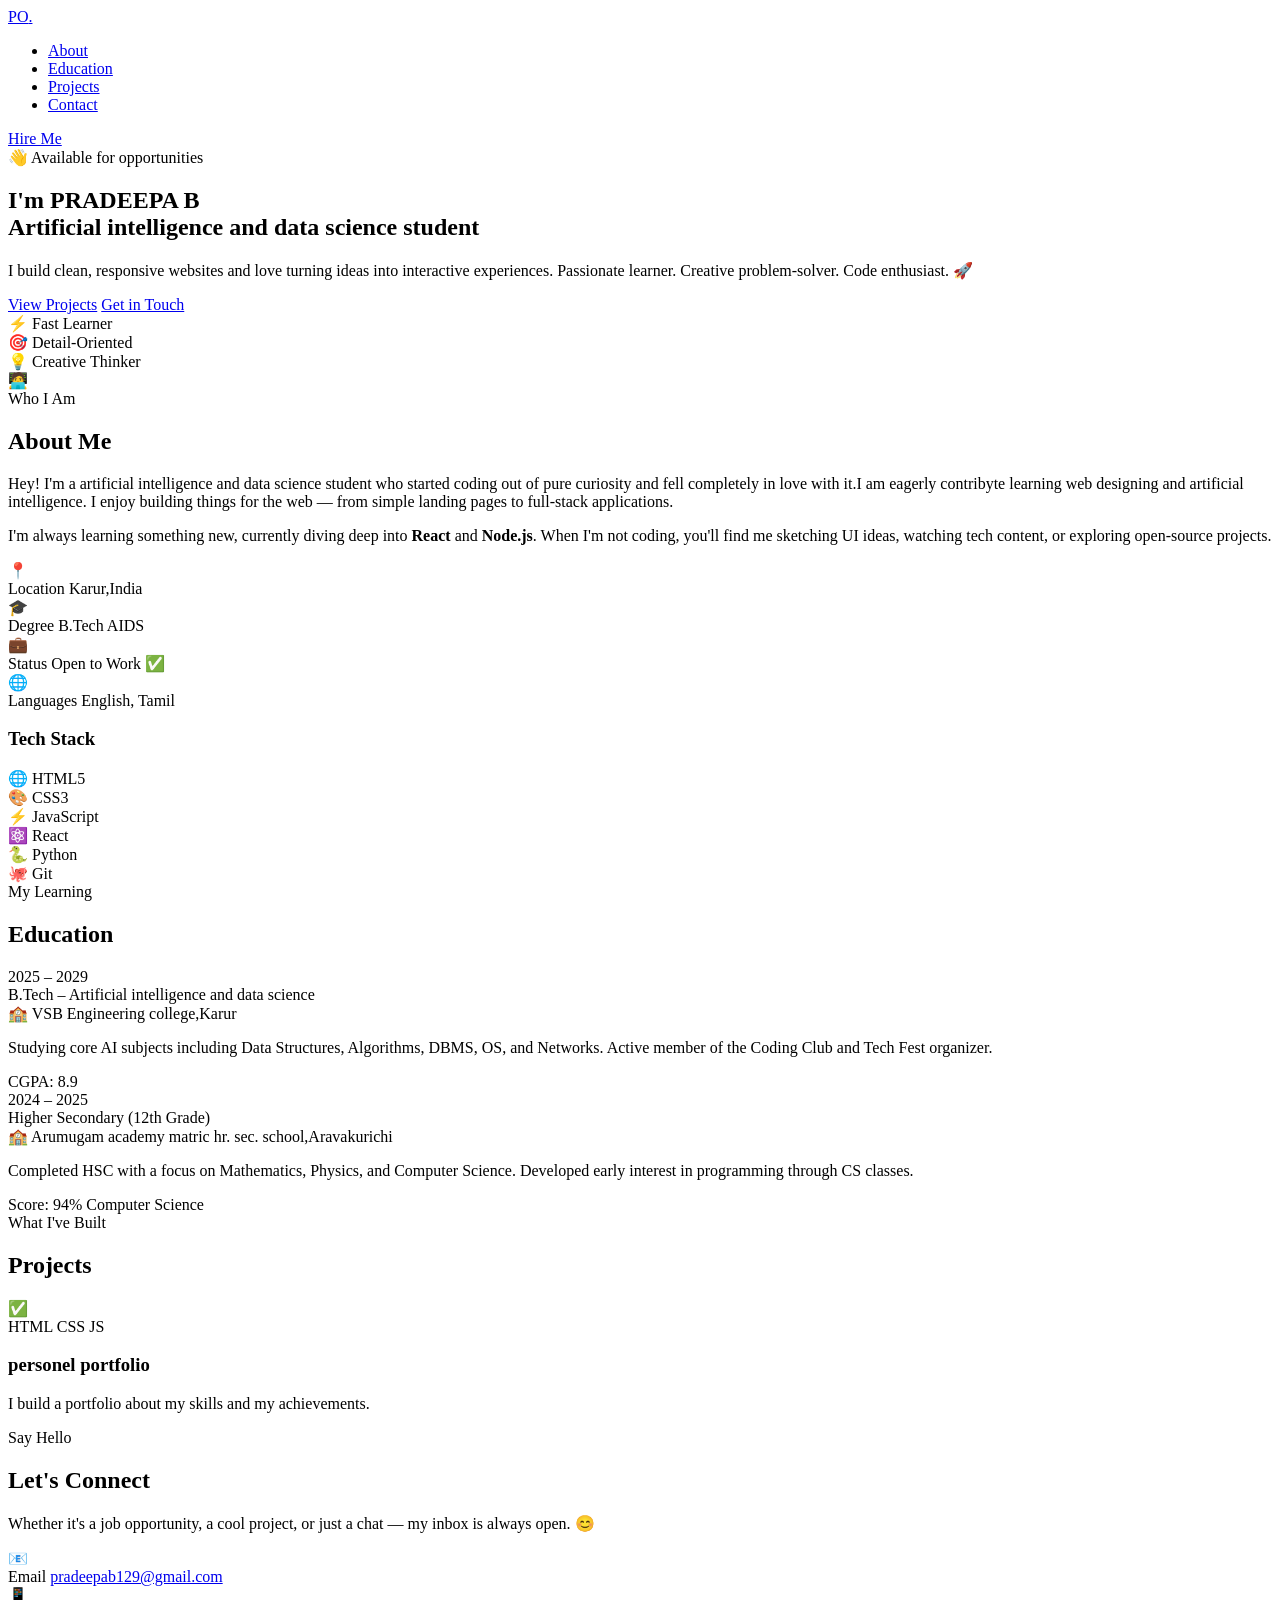
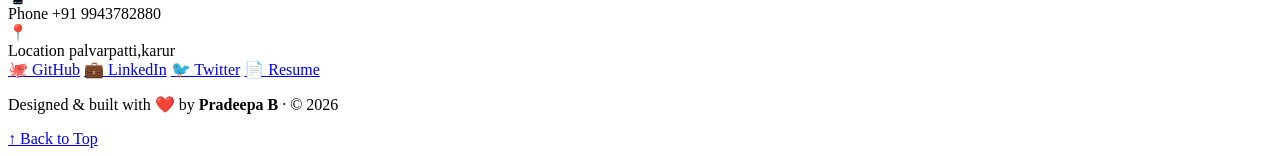
==== index.html @ 26c5bc32 "Add files via upload" ====
<!DOCTYPE html>
<html lang="en">
<head>
  <meta charset="UTF-8" />
  <meta name="viewport" content="width=device-width, initial-scale=1.0"/>
  <title>My Portfolio</title>

  <link rel="stylesheet" href="style.css" />

  <link rel="preconnect" href="https://fonts.googleapis.com">
  <link href="https://fonts.googleapis.com/css2?family=Outfit:wght@300;400;600;700;800&family=Clash+Display:wght@600;700&display=swap" rel="stylesheet">
  <link href="https://api.fontshare.com/v2/css?f[]=clash-display@600,700&display=swap" rel="stylesheet">
</head>
<body>

 
  <header class="navbar">
    <div class="nav-inner">
      <a href="#" class="logo">PO<span>.</span></a>
      <nav>
        <ul class="nav-links">
          <li><a href="#about">About</a></li>
          <li><a href="#education">Education</a></li>
          <li><a href="#projects">Projects</a></li>
          <li><a href="#contact">Contact</a></li>
        </ul>
      </nav>
      <a href="#contact" class="nav-cta">Hire Me</a>
    </div>
  </header>
  <section class="hero" id="home">
    <div class="hero-bg-circle c1"></div>
    <div class="hero-bg-circle c2"></div>

    <div class="hero-content">
      <span class="hero-badge">👋 Available for opportunities</span>
      <h1 class="hero-title">
        I'm <span class="grad-text">PRADEEPA B</span><br>
        Artificial intelligence and data science student
      </h1>
      <p class="hero-sub">
        I build clean, responsive websites and love turning ideas into interactive experiences.
        Passionate learner. Creative problem-solver. Code enthusiast. 🚀
      </p>
      <div class="hero-btns">
        <a href="#projects" class="btn btn-primary">View Projects</a>
        <a href="#contact"  class="btn btn-outline">Get in Touch</a>
      </div>

      <div class="chip chip-1">⚡ Fast Learner</div>
      <div class="chip chip-2">🎯 Detail-Oriented</div>
      <div class="chip chip-3">💡 Creative Thinker</div>
    </div>

    <div class="hero-avatar">
           
      <div class="avatar-blob">🧑‍💻</div>
    </div>
  </section>

  
  <section class="section" id="about">
    <div class="container">

      <div class="section-header reveal">
        <span class="tag">Who I Am</span>
        <h2 class="section-title">About Me</h2>
      </div>

      <div class="about-grid">
        <div class="about-text reveal">
          <p>
            Hey! I'm a artificial intelligence and data science student who started coding out of pure curiosity
            and fell completely in love with it.I am eagerly contribyte learning web designing and artificial intelligence. I enjoy building things for the web —
            from simple landing pages to full-stack applications.
          </p>
          <p>
            I'm always learning something new, currently diving deep into
            <strong>React</strong> and <strong>Node.js</strong>. When I'm not coding,
            you'll find me sketching UI ideas, watching tech content, or exploring
            open-source projects.
          </p>

          <div class="info-cards">
            <div class="info-card">
              <span class="info-icon">📍</span>
              <div>
                <span class="info-label">Location</span>
                <span class="info-val">Karur,India</span>
              </div>
            </div>
            <div class="info-card">
              <span class="info-icon">🎓</span>
              <div>
                <span class="info-label">Degree</span>
                <span class="info-val">B.Tech AIDS</span>
              </div>
            </div>
            <div class="info-card">
              <span class="info-icon">💼</span>
              <div>
                <span class="info-label">Status</span>
                <span class="info-val">Open to Work ✅</span>
              </div>
            </div>
            <div class="info-card">
              <span class="info-icon">🌐</span>
              <div>
                <span class="info-label">Languages</span>
                <span class="info-val">English, Tamil</span>
              </div>
            </div>
          </div>
        </div>

        <div class="about-skills reveal">
          <h3 class="skills-heading">Tech Stack</h3>
          <div class="skills-grid">
            <div class="skill-pill">🌐 HTML5</div>
            <div class="skill-pill">🎨 CSS3</div>
            <div class="skill-pill">⚡ JavaScript</div>
            <div class="skill-pill">⚛️ React</div>
            <div class="skill-pill">🐍 Python</div>
            <div class="skill-pill">🐙 Git</div>
            
          </div>
        </div>
      </div>

    </div>
  </section>

  
  <section class="section section-alt" id="education">
    <div class="container">

      <div class="section-header reveal">
        <span class="tag">My Learning</span>
        <h2 class="section-title">Education</h2>
      </div>

      <div class="timeline reveal">

        <div class="timeline-item">
          <div class="tl-dot"></div>
          <div class="tl-card">
            <div class="tl-year">2025 – 2029</div>
            <div class="tl-degree">B.Tech – Artificial intelligence and data science</div>
            <div class="tl-school">🏫 VSB Engineering college,Karur</div>
            <p class="tl-desc">
              Studying core AI subjects including Data Structures, Algorithms, DBMS,
              OS, and Networks. Active member of the Coding Club and Tech Fest organizer.
            </p>
            <div class="tl-badges">
              <span class="tl-badge">CGPA: 8.9</span>
              
            </div>
          </div>
        </div>

        <div class="timeline-item">
          <div class="tl-dot"></div>
          <div class="tl-card">
            <div class="tl-year">2024 – 2025</div>
            <div class="tl-degree">Higher Secondary (12th Grade)</div>
            <div class="tl-school">🏫 Arumugam academy matric hr. sec. school,Aravakurichi</div>
            <p class="tl-desc">
              Completed HSC with a focus on Mathematics, Physics, and Computer Science.
              Developed early interest in programming through CS classes.
            </p>
            <div class="tl-badges">
              <span class="tl-badge">Score: 94%</span>
              <span class="tl-badge">Computer Science</span>
            </div>
          </div>
        </div>

        

      </div>
    </div>
  </section>


  <section class="section" id="projects">
    <div class="container">

      <div class="section-header reveal">
        <span class="tag">What I've Built</span>
        <h2 class="section-title">Projects</h2>
      </div>

      <div class="projects-grid reveal">

       

        
            

        <div class="project-card">
          <div class="project-thumb thumb-green">✅</div>
          <div class="project-body">
            <div class="project-tags">
              <span class="ptag">HTML</span>
              <span class="ptag">CSS</span>
              <span class="ptag">JS</span>
            </div>
            <h3 class="project-name">personel portfolio</h3>
            <p class="project-desc">
              I build a portfolio about my skills and my achievements.
            </p>
            
          </div>
        </div>

        
            

        

      </div>
    </div>
  </section>

  
  <section class="section section-dark" id="contact">
    <div class="container">

      <div class="section-header reveal">
        <span class="tag tag-light">Say Hello</span>
        <h2 class="section-title light">Let's Connect</h2>
        <p class="section-sub">
          Whether it's a job opportunity, a cool project, or just a chat —
          my inbox is always open. 😊
        </p>
      </div>

      <div class="contact-grid reveal">

        
        <div class="contact-info">
          <div class="contact-card-item">
            <span class="ci-icon">📧</span>
            <div>
              <span class="ci-label">Email</span>
              <a href="mailto:pradeepab129@gmail.com" class="ci-val">pradeepab129@gmail.com</a>
            </div>
          </div>
          <div class="contact-card-item">
            <span class="ci-icon">📱</span>
            <div>
              <span class="ci-label">Phone</span>
              <span class="ci-val">+91 9943782880</span>
            </div>
          </div>
          <div class="contact-card-item">
            <span class="ci-icon">📍</span>
            <div>
              <span class="ci-label">Location</span>
              <span class="ci-val">palvarpatti,karur</span>
            </div>
          </div>

          <div class="social-row">
            <a href="#" class="social-btn">🐙 GitHub</a>
            <a href="#" class="social-btn">💼 LinkedIn</a>
            <a href="#" class="social-btn">🐦 Twitter</a>
            <a href="#" class="social-btn">📄 Resume</a>
          </div>
        </div>

        

      </div>
    </div>
  </section>

  <footer class="footer">
    <p>Designed & built with ❤️ by <strong>Pradeepa B</strong> · © 2026</p>
    <a href="#home" class="back-top">↑ Back to Top</a>
  </footer>

  <script>
    const observer = new IntersectionObserver(entries => {
      entries.forEach(e => {
        if (e.isIntersecting) e.target.classList.add('visible');
      });
    }, { threshold: 0.1 });
    document.querySelectorAll('.reveal').forEach(el => observer.observe(el));

    window.addEventListener('scroll', () => {
      document.querySelector('.navbar')
        .classList.toggle('scrolled', window.scrollY > 40);
    });

    function handleSubmit(e) {
      e.preventDefault();
      document.getElementById('formSuccess').style.display = 'block';
      e.target.reset();
      setTimeout(() => {
        document.getElementById('formSuccess').style.display = 'none';
      }, 4000);
    }
  </script>

</body>
</html>
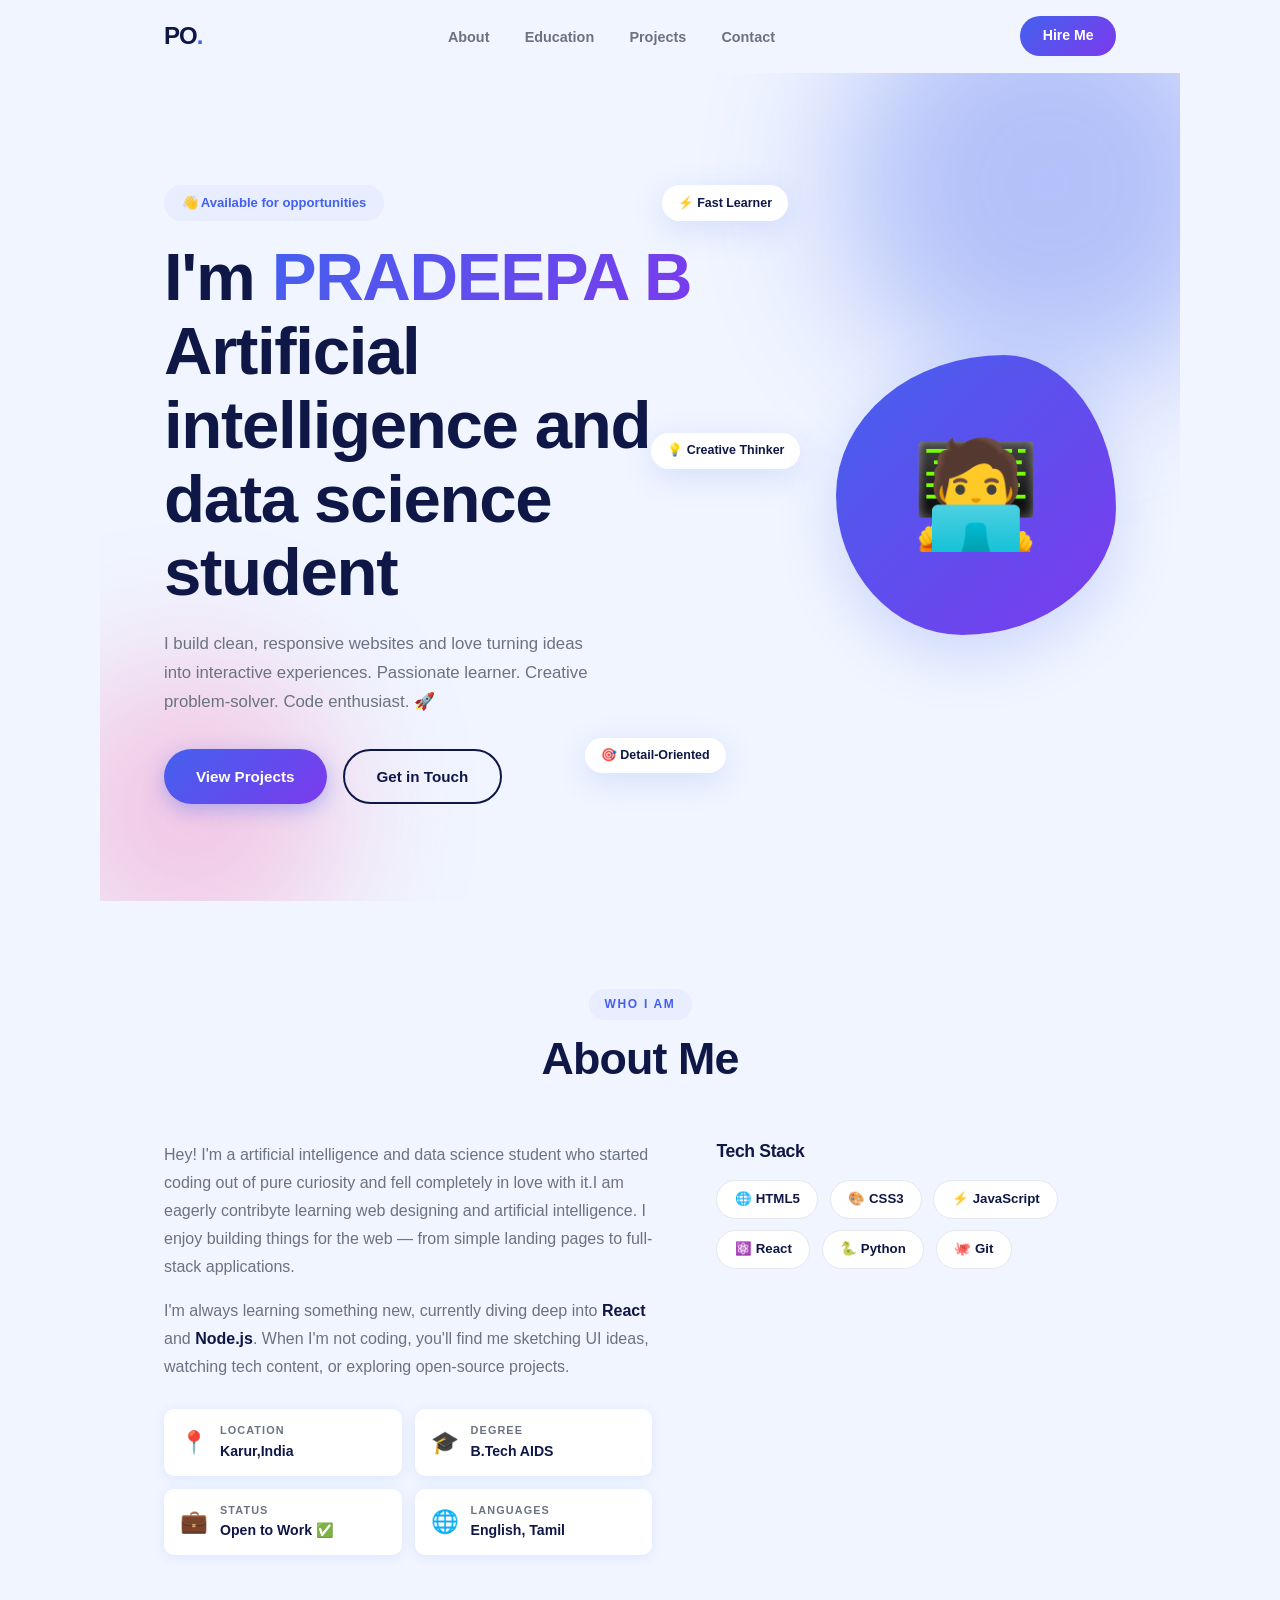
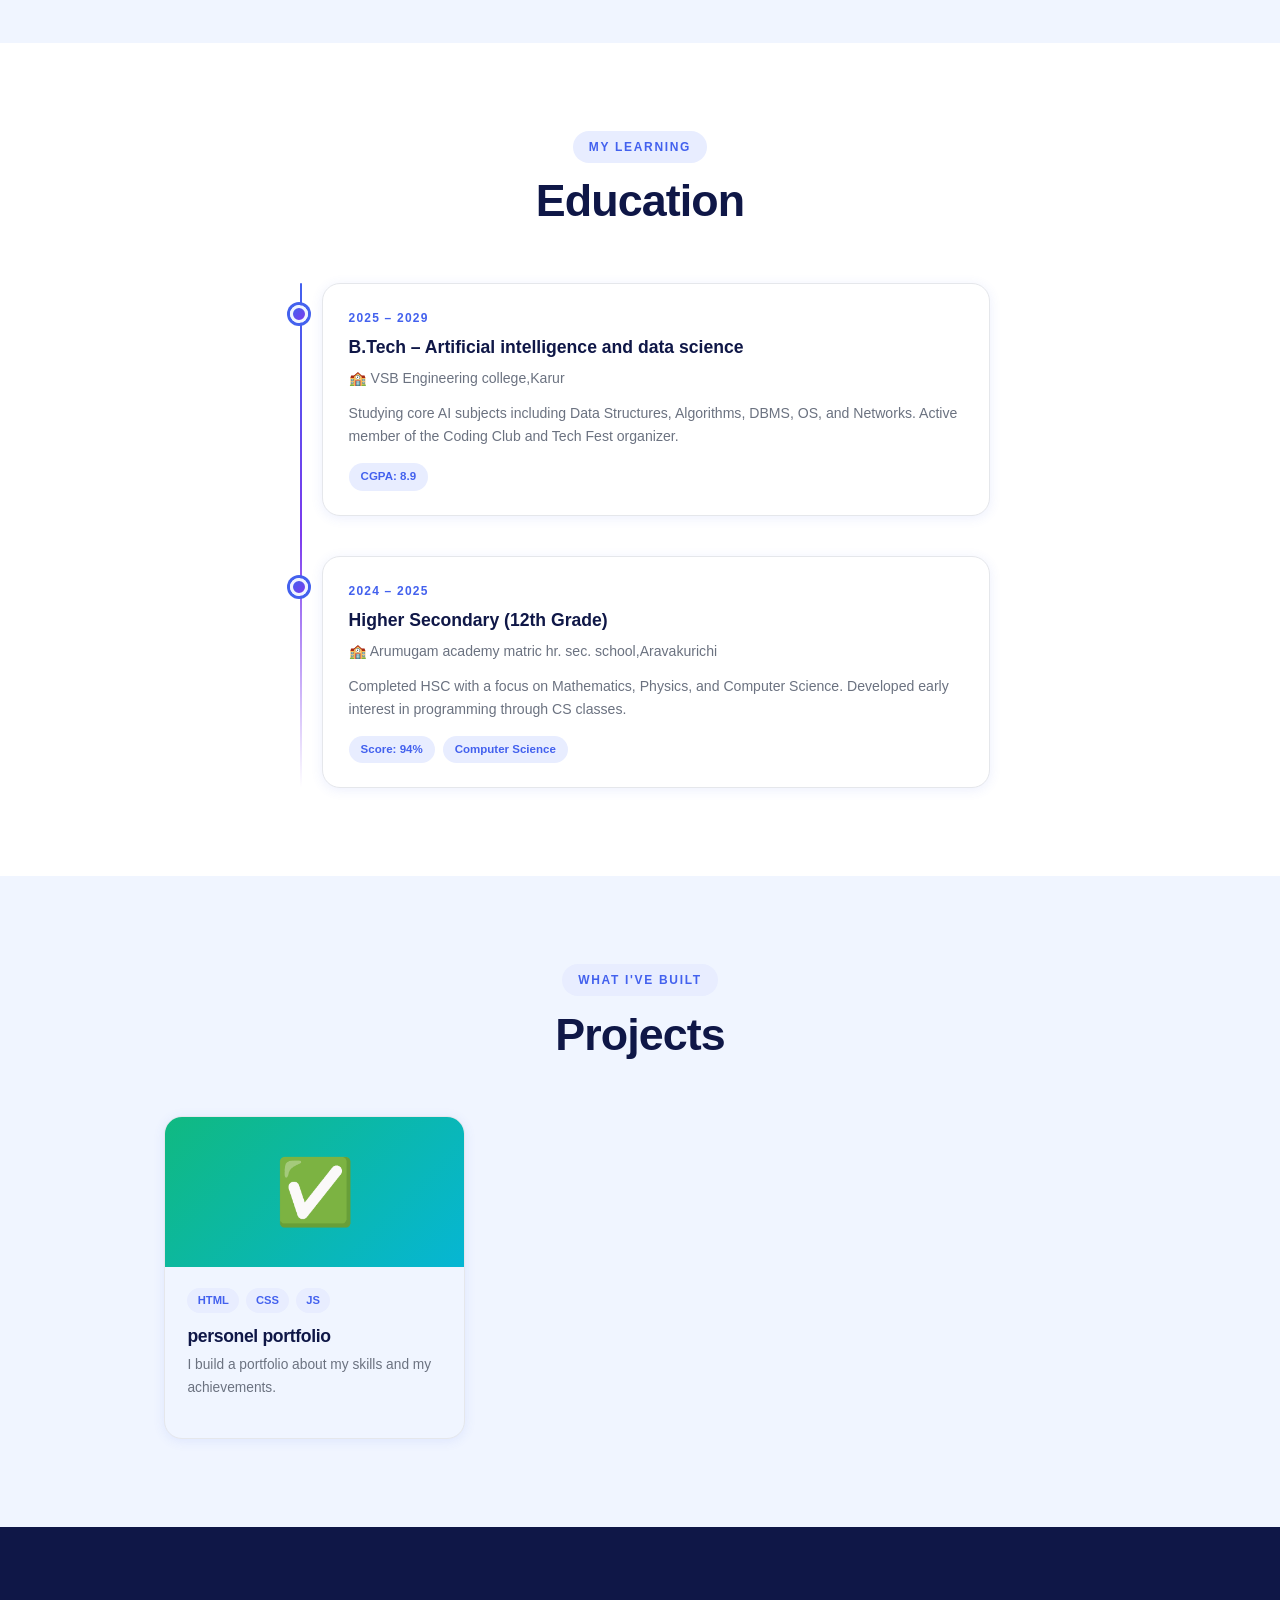
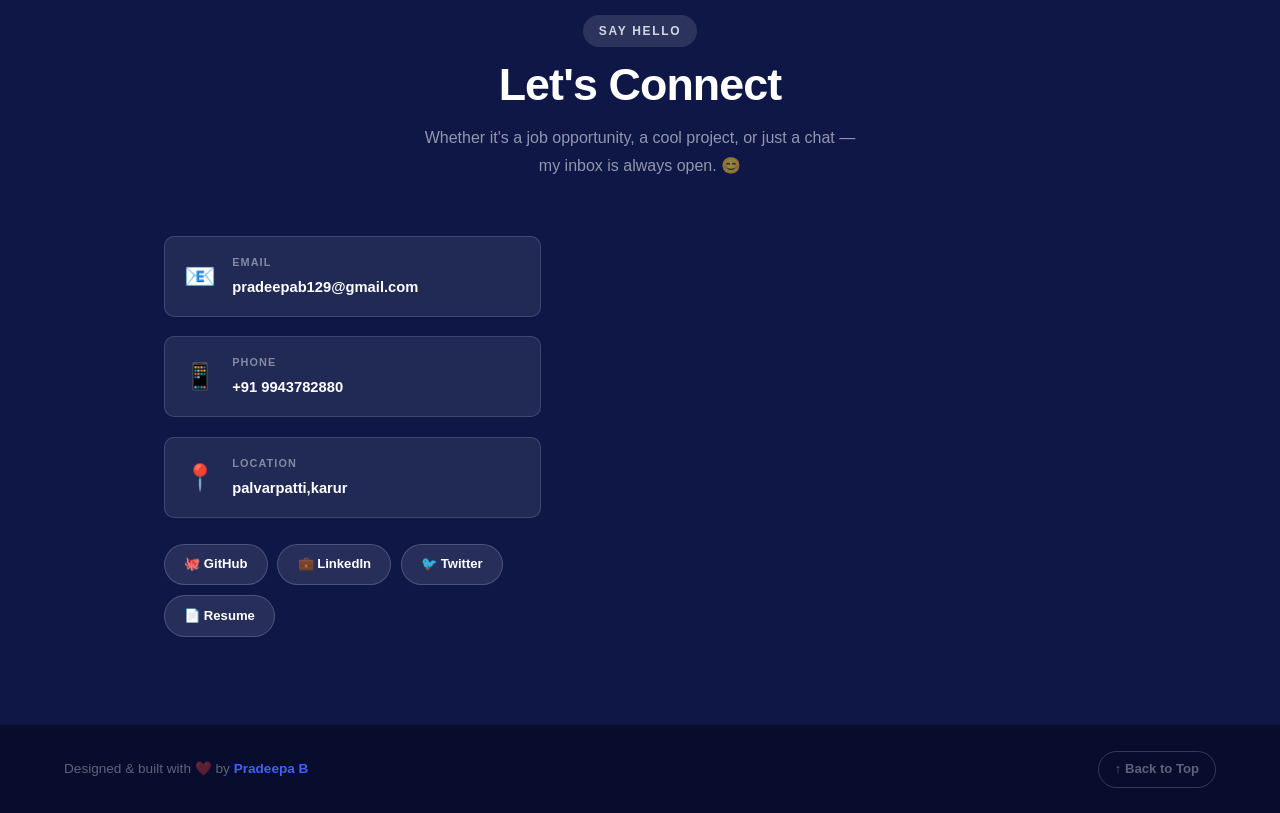
==== commit 98436c78: "Update index.html" ====
--- a/index.html
+++ b/index.html
@@ -276,7 +276,7 @@
   </section>
 
   <footer class="footer">
-    <p>Designed & built with ❤️ by <strong>Pradeepa B</strong> · © 2026</p>
+    <p>Designed & built with ❤️ by <strong>Pradeepa B</strong> </p>
     <a href="#home" class="back-top">↑ Back to Top</a>
   </footer>
 
--- a/style.css
+++ b/style.css
@@ -0,0 +1,962 @@
+
+:root {
+  --bg:          #f0f5ff;
+  --white:       #ffffff;
+  --navy:        #0f1747;
+  --blue:        #4361ee;
+  --blue-light:  #e8edff;
+  --violet:      #7c3aed;
+  --pink:        #f472b6;
+  --green:       #10b981;
+  --orange:      #f59e0b;
+  --teal:        #06b6d4;
+  --text:        #374151;
+  --muted:       #6b7280;
+  --border:      #e5e7eb;
+
+  --grad-blue:   linear-gradient(135deg, #4361ee, #7c3aed);
+  --grad-orange: linear-gradient(135deg, #f59e0b, #ef4444);
+  --grad-green:  linear-gradient(135deg, #10b981, #06b6d4);
+  --grad-pink:   linear-gradient(135deg, #f472b6, #a855f7);
+  --grad-purple: linear-gradient(135deg, #8b5cf6, #3b82f6);
+  --grad-teal:   linear-gradient(135deg, #06b6d4, #10b981);
+
+  --shadow-sm:   0 2px 12px rgba(67, 97, 238, 0.10);
+  --shadow-md:   0 8px 32px rgba(67, 97, 238, 0.15);
+  --shadow-lg:   0 20px 60px rgba(67, 97, 238, 0.20);
+
+  --radius-sm:   10px;
+  --radius-md:   18px;
+  --radius-lg:   28px;
+
+  --font-head:   'Clash Display', 'Outfit', sans-serif;
+  --font-body:   'Outfit', sans-serif;
+}
+
+*, *::before, *::after {
+  box-sizing: border-box;
+  margin: 0;
+  padding: 0;
+}
+
+html {
+  scroll-behavior: smooth;
+}
+
+body {
+  background: var(--bg);
+  color: var(--text);
+  font-family: var(--font-body);
+  font-size: 16px;
+  line-height: 1.7;
+  overflow-x: hidden;
+}
+
+img {
+  max-width: 100%;
+  display: block;
+}
+
+a {
+  text-decoration: none;
+  color: inherit;
+}
+
+
+
+h1, h2, h3 {
+  font-family: var(--font-head);
+  color: var(--navy);
+  line-height: 1.15;
+  letter-spacing: -0.02em;
+}
+
+p {
+  color: var(--muted);
+  line-height: 1.75;
+}
+
+strong {
+  color: var(--navy);
+  font-weight: 700;
+}
+
+
+.container {
+  max-width: 1080px;
+  margin: 0 auto;
+  padding: 0 5%;
+}
+
+.section {
+  padding: 5.5rem 0;
+}
+
+.section-alt {
+  background: var(--white);
+}
+
+.section-dark {
+  background: var(--navy);
+}
+
+.section-header {
+  text-align: center;
+  margin-bottom: 3.5rem;
+}
+
+.tag {
+  display: inline-block;
+  background: var(--blue-light);
+  color: var(--blue);
+  font-size: 0.75rem;
+  font-weight: 700;
+  letter-spacing: 0.14em;
+  text-transform: uppercase;
+  padding: 0.35rem 1rem;
+  border-radius: 50px;
+  margin-bottom: 0.8rem;
+}
+
+.tag-light {
+  background: rgba(255,255,255,0.12);
+  color: rgba(255,255,255,0.8);
+}
+
+.section-title {
+  font-size: clamp(2rem, 4vw, 2.8rem);
+  font-weight: 700;
+  color: var(--navy);
+}
+
+.section-title.light {
+  color: #fff;
+}
+
+.section-sub {
+  color: rgba(255,255,255,0.55);
+  max-width: 50ch;
+  margin: 0.8rem auto 0;
+  font-size: 1rem;
+}
+
+.grad-text {
+  background: var(--grad-blue);
+  -webkit-background-clip: text;
+  -webkit-text-fill-color: transparent;
+  background-clip: text;
+}
+
+.btn {
+  display: inline-flex;
+  align-items: center;
+  gap: 0.4rem;
+  padding: 0.8rem 2rem;
+  border-radius: 50px;
+  font-family: var(--font-body);
+  font-size: 0.95rem;
+  font-weight: 700;
+  cursor: pointer;
+  transition: transform 0.2s ease, box-shadow 0.2s ease, background 0.2s ease;
+  border: none;
+}
+
+.btn-primary {
+  background: var(--grad-blue);
+  color: #fff;
+  box-shadow: 0 6px 20px rgba(67, 97, 238, 0.35);
+}
+
+.btn-primary:hover {
+  transform: translateY(-3px);
+  box-shadow: 0 12px 30px rgba(67, 97, 238, 0.45);
+}
+
+.btn-outline {
+  border: 2.5px solid var(--navy);
+  color: var(--navy);
+  background: transparent;
+}
+
+.btn-outline:hover {
+  background: var(--navy);
+  color: #fff;
+  transform: translateY(-3px);
+}
+
+.btn-full {
+  width: 100%;
+  justify-content: center;
+}
+
+
+
+.navbar {
+  position: sticky;
+  top: 0;
+  z-index: 200;
+  background: rgba(240, 245, 255, 0.88);
+  backdrop-filter: blur(14px);
+  -webkit-backdrop-filter: blur(14px);
+  transition: box-shadow 0.3s;
+}
+
+.navbar.scrolled {
+  box-shadow: 0 4px 24px rgba(67, 97, 238, 0.12);
+}
+
+.nav-inner {
+  max-width: 1080px;
+  margin: 0 auto;
+  padding: 1rem 5%;
+  display: flex;
+  align-items: center;
+  justify-content: space-between;
+  gap: 1rem;
+}
+
+.logo {
+  font-family: var(--font-head);
+  font-size: 1.5rem;
+  font-weight: 700;
+  color: var(--navy);
+  letter-spacing: -0.04em;
+}
+
+.logo span {
+  color: var(--blue);
+}
+
+.nav-links {
+  list-style: none;
+  display: flex;
+  gap: 2.2rem;
+}
+
+.nav-links a {
+  font-weight: 600;
+  font-size: 0.9rem;
+  color: var(--muted);
+  transition: color 0.2s;
+  position: relative;
+}
+
+.nav-links a::after {
+  content: '';
+  position: absolute;
+  bottom: -3px;
+  left: 0;
+  width: 0;
+  height: 2px;
+  background: var(--blue);
+  border-radius: 2px;
+  transition: width 0.25s;
+}
+
+.nav-links a:hover {
+  color: var(--blue);
+}
+
+.nav-links a:hover::after {
+  width: 100%;
+}
+
+.nav-cta {
+  background: var(--grad-blue);
+  color: #fff;
+  padding: 0.5rem 1.4rem;
+  border-radius: 50px;
+  font-weight: 700;
+  font-size: 0.88rem;
+  transition: transform 0.2s, box-shadow 0.2s;
+}
+
+.nav-cta:hover {
+  transform: translateY(-2px);
+  box-shadow: 0 6px 20px rgba(67, 97, 238, 0.38);
+}
+
+
+.hero {
+  min-height: 92vh;
+  display: flex;
+  align-items: center;
+  justify-content: center;
+  gap: 3rem;
+  padding: 5rem 5% 4rem;
+  max-width: 1080px;
+  margin: 0 auto;
+  position: relative;
+  overflow: hidden;
+}
+
+.hero-bg-circle {
+  position: absolute;
+  border-radius: 50%;
+  pointer-events: none;
+  z-index: 0;
+  filter: blur(70px);
+  opacity: 0.35;
+}
+
+.c1 {
+  width: 420px;
+  height: 420px;
+  background: var(--blue);
+  top: -100px;
+  right: -80px;
+}
+
+.c2 {
+  width: 300px;
+  height: 300px;
+  background: var(--pink);
+  bottom: -60px;
+  left: -60px;
+}
+
+.hero-content {
+  flex: 1;
+  position: relative;
+  z-index: 1;
+  animation: fadeSlideUp 0.7s ease both;
+}
+
+.hero-badge {
+  display: inline-flex;
+  align-items: center;
+  gap: 0.5rem;
+  background: var(--blue-light);
+  color: var(--blue);
+  padding: 0.4rem 1.1rem;
+  border-radius: 50px;
+  font-size: 0.82rem;
+  font-weight: 700;
+  margin-bottom: 1.2rem;
+}
+
+.hero-title {
+  font-size: clamp(2.6rem, 6vw, 4.2rem);
+  font-weight: 700;
+  color: var(--navy);
+  line-height: 1.1;
+  margin-bottom: 1.2rem;
+}
+
+.hero-sub {
+  max-width: 48ch;
+  font-size: 1.05rem;
+  color: var(--muted);
+  line-height: 1.75;
+  margin-bottom: 2rem;
+}
+
+.hero-btns {
+  display: flex;
+  gap: 1rem;
+  flex-wrap: wrap;
+}
+
+.chip {
+  position: absolute;
+  background: var(--white);
+  border-radius: 50px;
+  padding: 0.45rem 1rem;
+  font-size: 0.78rem;
+  font-weight: 700;
+  color: var(--navy);
+  box-shadow: var(--shadow-md);
+  white-space: nowrap;
+  z-index: 2;
+}
+
+.chip-1 { top: 0;     right: 0;   animation: floatY 3.5s ease-in-out infinite; }
+.chip-2 { bottom: 5%; right: 10%; animation: floatY 3.5s 1.2s ease-in-out infinite; }
+.chip-3 { top: 40%;  right: -2%; animation: floatY 3.5s 0.6s ease-in-out infinite; }
+
+.hero-avatar {
+  flex-shrink: 0;
+  position: relative;
+  z-index: 1;
+  animation: fadeSlideUp 0.7s 0.15s ease both;
+}
+
+.avatar-blob {
+  width: 280px;
+  height: 280px;
+  background: var(--grad-blue);
+  border-radius: 60% 40% 55% 45% / 50% 55% 45% 50%;
+  display: flex;
+  align-items: center;
+  justify-content: center;
+  font-size: 6.5rem;
+  box-shadow: var(--shadow-lg);
+  animation: morphBlob 9s ease-in-out infinite;
+}
+
+
+
+.about-grid {
+  display: grid;
+  grid-template-columns: 1.1fr 0.9fr;
+  gap: 4rem;
+  align-items: start;
+}
+
+.about-text p + p {
+  margin-top: 1rem;
+}
+
+.info-cards {
+  display: grid;
+  grid-template-columns: 1fr 1fr;
+  gap: 0.8rem;
+  margin-top: 1.8rem;
+}
+
+.info-card {
+  display: flex;
+  align-items: center;
+  gap: 0.75rem;
+  background: var(--white);
+  border-radius: var(--radius-sm);
+  padding: 0.75rem 1rem;
+  box-shadow: var(--shadow-sm);
+}
+
+.info-icon {
+  font-size: 1.4rem;
+  flex-shrink: 0;
+}
+
+.info-label {
+  display: block;
+  font-size: 0.68rem;
+  text-transform: uppercase;
+  letter-spacing: 0.1em;
+  color: var(--muted);
+  font-weight: 600;
+}
+
+.info-val {
+  display: block;
+  font-size: 0.88rem;
+  font-weight: 700;
+  color: var(--navy);
+}
+
+.skills-heading {
+  font-size: 1.1rem;
+  font-weight: 700;
+  color: var(--navy);
+  margin-bottom: 1.2rem;
+}
+
+.skills-grid {
+  display: flex;
+  flex-wrap: wrap;
+  gap: 0.7rem;
+}
+
+.skill-pill {
+  background: var(--white);
+  border: 1.5px solid var(--border);
+  color: var(--navy);
+  padding: 0.45rem 1.1rem;
+  border-radius: 50px;
+  font-size: 0.83rem;
+  font-weight: 600;
+  cursor: default;
+  transition: border-color 0.2s, transform 0.2s, box-shadow 0.2s;
+}
+
+.skill-pill:hover {
+  border-color: var(--blue);
+  color: var(--blue);
+  transform: translateY(-3px);
+  box-shadow: var(--shadow-sm);
+}
+
+
+
+.timeline {
+  position: relative;
+  max-width: 700px;
+  margin: 0 auto;
+  padding-left: 2rem;
+}
+
+.timeline::before {
+  content: '';
+  position: absolute;
+  left: 10px;
+  top: 0;
+  bottom: 0;
+  width: 2px;
+  background: linear-gradient(to bottom, var(--blue), var(--violet), transparent);
+  border-radius: 2px;
+}
+
+.timeline-item {
+  position: relative;
+  margin-bottom: 2.5rem;
+}
+
+.timeline-item:last-child {
+  margin-bottom: 0;
+}
+
+.tl-dot {
+  position: absolute;
+  left: -2rem;
+  top: 1.4rem;
+  width: 18px;
+  height: 18px;
+  background: var(--grad-blue);
+  border-radius: 50%;
+  border: 3px solid var(--bg);
+  box-shadow: 0 0 0 3px var(--blue);
+}
+
+.tl-card {
+  background: var(--white);
+  border-radius: var(--radius-md);
+  padding: 1.5rem 1.6rem;
+  box-shadow: var(--shadow-sm);
+  border: 1px solid var(--border);
+  transition: transform 0.25s, box-shadow 0.25s;
+}
+
+.tl-card:hover {
+  transform: translateY(-4px);
+  box-shadow: var(--shadow-md);
+}
+
+.tl-year {
+  font-size: 0.75rem;
+  font-weight: 700;
+  text-transform: uppercase;
+  letter-spacing: 0.1em;
+  color: var(--blue);
+  margin-bottom: 0.3rem;
+}
+
+.tl-degree {
+  font-family: var(--font-head);
+  font-size: 1.1rem;
+  font-weight: 700;
+  color: var(--navy);
+  margin-bottom: 0.25rem;
+}
+
+.tl-school {
+  font-size: 0.88rem;
+  color: var(--muted);
+  margin-bottom: 0.7rem;
+}
+
+.tl-desc {
+  font-size: 0.88rem;
+  color: var(--muted);
+  line-height: 1.65;
+  margin-bottom: 0.9rem;
+}
+
+.tl-badges {
+  display: flex;
+  gap: 0.5rem;
+  flex-wrap: wrap;
+}
+
+.tl-badge {
+  background: var(--blue-light);
+  color: var(--blue);
+  padding: 0.25rem 0.75rem;
+  border-radius: 50px;
+  font-size: 0.72rem;
+  font-weight: 700;
+}
+
+
+
+.projects-grid {
+  display: grid;
+  grid-template-columns: repeat(auto-fill, minmax(300px, 1fr));
+  gap: 1.5rem;
+}
+
+.project-card {
+  background: var(--bg);
+  border-radius: var(--radius-md);
+  overflow: hidden;
+  box-shadow: var(--shadow-sm);
+  border: 1px solid var(--border);
+  transition: transform 0.25s ease, box-shadow 0.25s ease;
+}
+
+.project-card:hover {
+  transform: translateY(-8px);
+  box-shadow: var(--shadow-lg);
+}
+
+.project-thumb {
+  height: 150px;
+  display: flex;
+  align-items: center;
+  justify-content: center;
+  font-size: 4rem;
+}
+
+.thumb-blue   { background: var(--grad-blue); }
+.thumb-orange { background: var(--grad-orange); }
+.thumb-green  { background: var(--grad-green); }
+.thumb-pink   { background: var(--grad-pink); }
+.thumb-purple { background: var(--grad-purple); }
+.thumb-teal   { background: var(--grad-teal); }
+
+.project-body {
+  padding: 1.3rem 1.4rem;
+}
+
+.project-tags {
+  display: flex;
+  gap: 0.4rem;
+  flex-wrap: wrap;
+  margin-bottom: 0.8rem;
+}
+
+.ptag {
+  background: var(--blue-light);
+  color: var(--blue);
+  padding: 0.2rem 0.65rem;
+  border-radius: 50px;
+  font-size: 0.7rem;
+  font-weight: 700;
+}
+
+.project-name {
+  font-family: var(--font-head);
+  font-size: 1.1rem;
+  font-weight: 700;
+  color: var(--navy);
+  margin-bottom: 0.5rem;
+}
+
+.project-desc {
+  font-size: 0.86rem;
+  color: var(--muted);
+  line-height: 1.65;
+  margin-bottom: 1.1rem;
+}
+
+.project-links {
+  display: flex;
+  gap: 0.7rem;
+}
+
+.plink {
+  padding: 0.42rem 1rem;
+  border-radius: 50px;
+  font-size: 0.78rem;
+  font-weight: 700;
+  transition: transform 0.15s, box-shadow 0.15s;
+}
+
+.plink:hover {
+  transform: translateY(-2px);
+}
+
+.plink-live {
+  background: var(--blue);
+  color: #fff;
+}
+
+.plink-live:hover {
+  box-shadow: 0 6px 18px rgba(67, 97, 238, 0.4);
+}
+
+.plink-code {
+  border: 2px solid var(--navy);
+  color: var(--navy);
+}
+
+.plink-code:hover {
+  background: var(--navy);
+  color: #fff;
+}
+
+
+.contact-grid {
+  display: grid;
+  grid-template-columns: 1fr 1.4fr;
+  gap: 3rem;
+  align-items: start;
+}
+
+.contact-info {
+  display: flex;
+  flex-direction: column;
+  gap: 1.2rem;
+}
+
+.contact-card-item {
+  display: flex;
+  align-items: center;
+  gap: 1rem;
+  background: rgba(255,255,255,0.08);
+  border: 1px solid rgba(255,255,255,0.14);
+  border-radius: var(--radius-sm);
+  padding: 1rem 1.2rem;
+}
+
+.ci-icon {
+  font-size: 1.6rem;
+  flex-shrink: 0;
+}
+
+.ci-label {
+  display: block;
+  font-size: 0.68rem;
+  text-transform: uppercase;
+  letter-spacing: 0.1em;
+  color: rgba(255,255,255,0.45);
+  font-weight: 600;
+  margin-bottom: 0.1rem;
+}
+
+.ci-val {
+  font-size: 0.92rem;
+  font-weight: 700;
+  color: #fff;
+}
+
+.social-row {
+  display: flex;
+  flex-wrap: wrap;
+  gap: 0.6rem;
+  margin-top: 0.4rem;
+}
+
+.social-btn {
+  background: rgba(255,255,255,0.1);
+  border: 1px solid rgba(255,255,255,0.18);
+  color: #fff;
+  padding: 0.55rem 1.2rem;
+  border-radius: 50px;
+  font-size: 0.82rem;
+  font-weight: 700;
+  transition: background 0.2s, transform 0.2s;
+}
+
+.social-btn:hover {
+  background: var(--blue);
+  transform: translateY(-2px);
+}
+
+.contact-form {
+  background: var(--white);
+  border-radius: var(--radius-lg);
+  padding: 2.2rem;
+  box-shadow: var(--shadow-lg);
+  display: flex;
+  flex-direction: column;
+  gap: 1rem;
+}
+
+.form-row {
+  display: grid;
+  grid-template-columns: 1fr 1fr;
+  gap: 1rem;
+}
+
+.form-group {
+  display: flex;
+  flex-direction: column;
+  gap: 0.4rem;
+}
+
+.form-group label {
+  font-size: 0.82rem;
+  font-weight: 700;
+  color: var(--navy);
+}
+
+.form-group input,
+.form-group textarea {
+  width: 100%;
+  padding: 0.75rem 1rem;
+  border: 1.5px solid var(--border);
+  border-radius: var(--radius-sm);
+  font-family: var(--font-body);
+  font-size: 0.9rem;
+  color: var(--navy);
+  background: var(--bg);
+  outline: none;
+  transition: border-color 0.2s, box-shadow 0.2s;
+  resize: vertical;
+}
+
+.form-group input:focus,
+.form-group textarea:focus {
+  border-color: var(--blue);
+  box-shadow: 0 0 0 3px rgba(67, 97, 238, 0.12);
+}
+
+.form-success {
+  display: none;
+  background: #d1fae5;
+  color: #065f46;
+  border-radius: var(--radius-sm);
+  padding: 0.75rem 1rem;
+  font-size: 0.9rem;
+  font-weight: 700;
+  text-align: center;
+}
+
+
+
+  .footer {
+  background: #080d2e;
+  padding: 1.6rem 5%;
+  display: flex;
+  align-items: center;
+  justify-content: space-between;
+  flex-wrap: wrap;
+  gap: 0.5rem;
+}
+
+.footer p {
+  color: rgba(255,255,255,0.35);
+  font-size: 0.85rem;
+}
+
+.footer strong {
+  color: var(--blue);
+}
+
+.back-top {
+  font-size: 0.82rem;
+  font-weight: 700;
+  color: rgba(255,255,255,0.35);
+  border: 1px solid rgba(255,255,255,0.18);
+  padding: 0.4rem 1rem;
+  border-radius: 50px;
+  transition: background 0.2s, color 0.2s;
+}
+
+.back-top:hover {
+  background: var(--blue);
+  color: #fff;
+  border-color: var(--blue);
+}
+
+
+
+.reveal {
+  opacity: 0;
+  transform: translateY(32px);
+  transition: opacity 0.7s ease, transform 0.7s ease;
+}
+
+.reveal.visible {
+  opacity: 1;
+  transform: translateY(0);
+}
+
+.reveal.visible .project-card:nth-child(2) { transition-delay: 0.08s; }
+.reveal.visible .project-card:nth-child(3) { transition-delay: 0.16s; }
+.reveal.visible .project-card:nth-child(4) { transition-delay: 0.24s; }
+.reveal.visible .project-card:nth-child(5) { transition-delay: 0.32s; }
+.reveal.visible .project-card:nth-child(6) { transition-delay: 0.40s; }
+
+@keyframes fadeSlideUp {
+  from { opacity: 0; transform: translateY(28px); }
+  to   { opacity: 1; transform: translateY(0);    }
+}
+
+@keyframes floatY {
+  0%, 100% { transform: translateY(0);    }
+  50%       { transform: translateY(-10px); }
+}
+
+@keyframes morphBlob {
+  0%,100% { border-radius: 60% 40% 55% 45% / 50% 55% 45% 50%; }
+  25%      { border-radius: 45% 55% 40% 60% / 60% 40% 55% 45%; }
+  50%      { border-radius: 55% 45% 60% 40% / 45% 55% 50% 50%; }
+  75%      { border-radius: 40% 60% 45% 55% / 55% 45% 60% 40%; }
+}
+
+@keyframes blink {
+  0%, 100% { opacity: 1; }
+  50%       { opacity: 0.4; }
+}
+
+
+
+@media (max-width: 860px) {
+  .hero {
+    flex-direction: column;
+    text-align: center;
+    padding-top: 3rem;
+    min-height: auto;
+  }
+
+  .hero-btns {
+    justify-content: center;
+  }
+
+  .hero-sub {
+    margin: 0 auto 2rem;
+  }
+
+  .hero-avatar {
+    order: -1;
+  }
+
+  .avatar-blob {
+    width: 200px;
+    height: 200px;
+    font-size: 5rem;
+  }
+
+  .chip {
+    display: none;
+  }
+
+  .about-grid {
+    grid-template-columns: 1fr;
+    gap: 2.5rem;
+  }
+
+  .info-cards {
+    grid-template-columns: 1fr;
+  }
+
+  .contact-grid {
+    grid-template-columns: 1fr;
+    gap: 2rem;
+  }
+
+  .form-row {
+    grid-template-columns: 1fr;
+  }
+
+  .nav-links {
+    display: none;
+  }
+
+  .footer {
+    justify-content: center;
+    text-align: center;
+  }
+}
+
+@media (max-width: 500px) {
+  .projects-grid {
+    grid-template-columns: 1fr;
+  }
+
+  .hero-title {
+    font-size: 2.2rem;
+  }
+}
